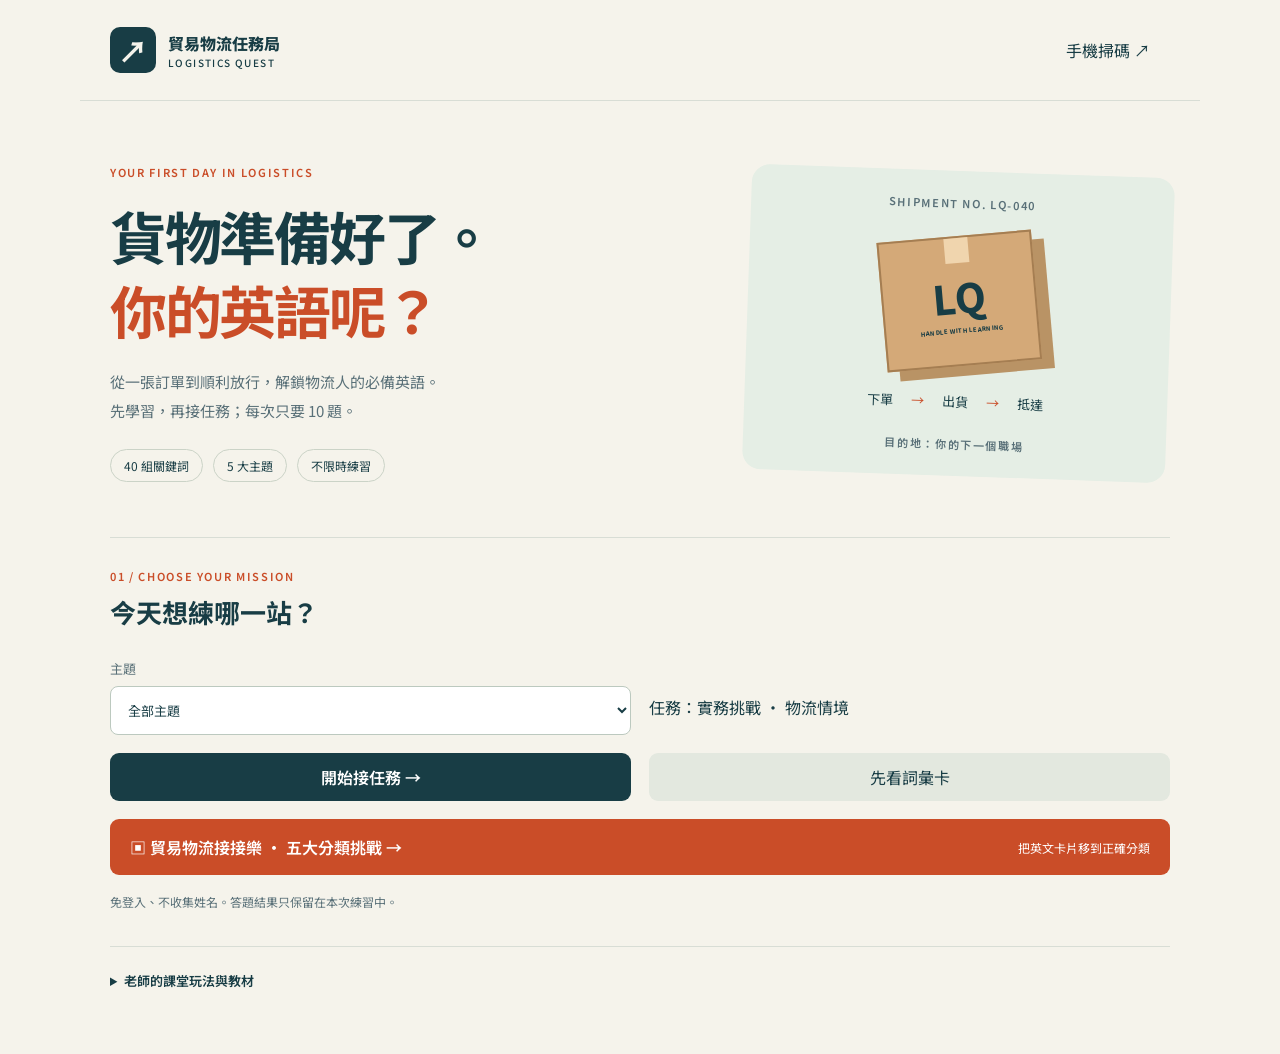
==== index.html @ e251b83c "Update homepage branding to 貿易物流任務局" ====
<!doctype html>
<html lang="zh-Hant"><head><meta charset="utf-8"><meta name="viewport" content="width=device-width,initial-scale=1"><meta name="theme-color" content="#133b45"><meta name="description" content="透過物流情境挑戰與錯題複習，學習物流英語。"><title>貿易物流任務局｜Logistics Quest</title><link rel="stylesheet" href="style.css"></head>
<body><header class="top"><a class="brand" href="./"><span class="brand-icon" aria-hidden="true">↗</span><span>貿易物流任務局<small>LOGISTICS QUEST</small></span></a><button id="qr-open" class="quiet">手機掃碼 ↗</button></header>
<main><section id="home"><div class="hero"><div><p class="eyebrow">YOUR FIRST DAY IN LOGISTICS</p><h1>貨物準備好了。<br><em>你的英語呢？</em></h1><p class="intro">從一張訂單到順利放行，解鎖物流人的必備英語。<br>先學習，再接任務；每次只要 10 題。</p><div class="tags"><span>40 組關鍵詞</span><span>5 大主題</span><span>不限時練習</span></div></div><div class="shipment" aria-label="物流學習路線"><span class="label">SHIPMENT NO. LQ-040</span><div class="parcel" aria-hidden="true">LQ<span>HANDLE WITH LEARNING</span></div><div class="route"><span>下單</span><b>→</b><span>出貨</span><b>→</b><span>抵達</span></div><span class="label">目的地：你的下一個職場</span></div></div>
<div class="setup"><div><p class="eyebrow">01 / CHOOSE YOUR MISSION</p><h2>今天想練哪一站？</h2></div><label>主題<select id="category"><option value="all">全部主題</option></select></label><p class="mission-label">任務：實務挑戰 · 物流情境</p><button id="start" class="primary">開始接任務 →</button><button id="learn" class="secondary">先看詞彙卡</button><a href="catch.html" class="catch-link"><span>▣ 貿易物流接接樂 · 五大分類挑戰 →</span><small>把英文卡片移到正確分類</small></a></div><p class="privacy">免登入、不收集姓名。答題結果只保留在本次練習中。</p>
<details class="teacher"><summary>老師的課堂玩法與教材</summary><p>個人練習或兩人一組，每回合 10 題（題目不足時使用該主題全部題目）。第一次答對得 10 分；先討論再作答，答錯後閱讀解說。結束後用「錯題再挑戰」鞏固學習。建議 10–15 分鐘。</p><a href="resources/vocabulary.csv" download>下載中英詞彙表 CSV</a> · <a href="resources/teacher-guide.md">教師說明</a> · <a href="resources/sources.md">用語註解與參考來源</a> · <a href="https://github.com/ij-teacher/logistics-vocabulary-game" target="_blank" rel="noopener">GitHub 教材與原始碼 ↗</a></details></section>
<section id="game" hidden><div class="section-head"><button class="quiet back">← 返回任務局</button><span id="score" class="score"></span></div><div class="progress-label"><span id="mission"></span><span id="count"></span></div><progress id="progress" max="10" value="0"></progress><article class="question-card"><p id="question-type" class="eyebrow"></p><h2 id="question"></h2><p id="hint" class="hint"></p><div id="answers" class="answers"></div><div id="feedback" class="feedback" aria-live="polite"></div><button id="next" class="primary" hidden>下一題 →</button></article></section>
<section id="study" hidden><div class="section-head"><button class="quiet back">← 返回任務局</button><span id="study-count"></span></div><article class="question-card study-card"><p id="study-category" class="eyebrow"></p><h2 id="study-en"></h2><p id="study-abbr" class="abbr"></p><button id="reveal" class="secondary">翻卡 · 看意思</button><div id="study-meaning" hidden><h3 id="study-zh"></h3><p id="study-def"></p></div></article><div class="study-nav"><button id="prev-card" class="secondary">← 上一張</button><button id="next-card" class="primary">下一張 →</button></div></section>
<section id="results" hidden class="result"><p class="eyebrow">MISSION COMPLETE</p><h1 id="result-title"></h1><p id="result-score" class="big-score"></p><p id="result-text"></p><div class="result-actions"><button id="retry" class="primary">錯題再挑戰</button><button id="again" class="secondary">再玩一回合</button><button class="quiet back">選其他任務</button></div><div id="review"></div></section>
<section id="qr-panel" hidden class="qr-panel" aria-labelledby="qr-title"><div class="section-head"><h2 id="qr-title">掃碼，開始物流任務</h2><button id="qr-close" class="quiet">關閉 ×</button></div><img src="assets/game-qr.svg" width="280" height="280" alt="貿易物流任務局遊戲網址 QR code"><p><a href="https://ij-teacher.github.io/logistics-vocabulary-game/">ij-teacher.github.io/logistics-vocabulary-game/</a></p><div class="result-actions"><button id="print-qr" class="primary">列印 QR code</button><a class="secondary" href="assets/game-qr.svg" download="logistics-game-qr.svg">下載 QR code</a></div></section>
</main><script src="resources/vocabulary.js"></script><script src="app.js?v=scenario-only"></script></body></html>
---- style.css ----
@import url('https://fonts.googleapis.com/css2?family=Noto+Sans+TC:wght@400;500;600;700;800&display=swap');
:root{--ink:#183d45;--muted:#597078;--paper:#f5f3eb;--orange:#ca4d28;--line:#d8ddd5;--mint:#e5eee5}*{box-sizing:border-box}body{margin:0;background:var(--paper);color:var(--ink);font-family:'Noto Sans TC',system-ui,sans-serif}button,select,a{ -webkit-tap-highlight-color:transparent}button,select{font:inherit}button,a{touch-action:manipulation}button{cursor:pointer}a{color:inherit;text-underline-offset:4px}button:focus-visible,a:focus-visible,select:focus-visible{outline:3px solid var(--orange);outline-offset:4px}button:disabled{cursor:default}button,.secondary{min-height:46px;border-radius:9px;padding:12px 20px;border:0}.primary{background:var(--ink);color:#fff;font-weight:600}.primary:hover{background:#245661}.secondary{background:#e3e8df;color:var(--ink);text-decoration:none;display:inline-flex;justify-content:center;align-items:center}.quiet{background:transparent;color:var(--ink)}.top,main,footer{max-width:1120px;margin:auto}.top{padding:26px 30px;display:flex;justify-content:space-between;align-items:center;border-bottom:1px solid var(--line)}.brand{text-decoration:none;display:flex;gap:12px;align-items:center;font-weight:800}.brand small{display:block;letter-spacing:.14em;font-size:10px;font-weight:500}.brand-icon{background:var(--ink);color:var(--paper);border-radius:10px;font-size:30px;width:46px;height:46px;display:grid;place-items:center}main{padding:38px 30px 60px}.hero{display:grid;grid-template-columns:1.4fr 1fr;gap:46px;align-items:center;padding:25px 0 55px}.eyebrow,.label{font-size:11px;font-weight:600;letter-spacing:.15em}.eyebrow{color:var(--orange);margin:0 0 18px}h1{font-size:clamp(34px,5vw,57px);line-height:1.3;letter-spacing:-.04em;margin:0 0 22px}h1 em{font-style:normal;color:var(--orange)}h2{font-size:26px;line-height:1.5;margin:0}h3{margin:10px 0}.intro{font-size:15px;line-height:1.9;color:var(--muted)}.tags{display:flex;flex-wrap:wrap;gap:10px;margin-top:24px}.tags span{border:1px solid #cbd3c7;border-radius:30px;padding:7px 13px;font-size:12px}.shipment{min-height:305px;background:var(--mint);border-radius:18px;padding:24px;display:flex;flex-direction:column;align-items:center;justify-content:space-between;gap:18px;transform:rotate(2deg)}.label{color:var(--muted)}.parcel{background:#d4a978;width:155px;height:130px;border:2px solid #a57e52;box-shadow:12px 10px 0 #b99365;display:flex;flex-direction:column;align-items:center;justify-content:center;font-size:40px;font-weight:800;position:relative;transform:rotate(-7deg)}.parcel:before{content:'';position:absolute;top:0;left:65px;width:24px;height:25px;background:#f0d5ae}.parcel span{font-size:6px;letter-spacing:.05em}.route{display:flex;gap:18px;font-size:13px}.route b{font-weight:400;color:var(--orange)}.setup{border-top:1px solid var(--line);padding-top:30px;display:grid;grid-template-columns:1fr 1fr;gap:18px;align-items:end}.setup>div{grid-column:1/-1}.setup .eyebrow{margin-bottom:8px}.setup h2{margin-bottom:10px}.setup label{display:flex;flex-direction:column;gap:8px;font-size:13px;color:var(--muted)}select{border:1px solid #bcc9bf;background:#fff;border-radius:8px;padding:13px;color:var(--ink);width:100%;min-height:48px}.privacy{font-size:12px;color:var(--muted);margin:18px 0 36px}.teacher{border-top:1px solid var(--line);padding-top:22px;line-height:1.9;font-size:13px}.teacher summary{cursor:pointer;font-weight:600}.teacher p{max-width:760px}.section-head{display:flex;align-items:center;justify-content:space-between;gap:12px;margin:0 0 30px}.score{font-weight:700}.progress-label{display:flex;justify-content:space-between;font-size:13px;gap:12px}progress{appearance:none;width:100%;height:7px;border:0;border-radius:5px;margin:12px 0 30px;background:#dce4d9}progress::-webkit-progress-bar{background:#dce4d9;border-radius:5px}progress::-webkit-progress-value{background:var(--orange);border-radius:5px}progress::-moz-progress-bar{background:var(--orange)}.question-card{background:#fff;border:1px solid var(--line);border-radius:18px;padding:36px;max-width:850px;margin:auto}.question-card h2{overflow-wrap:anywhere}.hint{color:var(--muted);font-size:13px;line-height:1.7;min-height:18px}.answers{display:grid;grid-template-columns:1fr 1fr;gap:14px;margin-top:28px}.answer{text-align:left;border:1px solid #cbd6cb;background:var(--paper);color:var(--ink);line-height:1.6;padding:18px;overflow-wrap:anywhere;display:flex;align-items:center;gap:12px}.answer:not(:disabled):hover{background:var(--mint)}.answer .letter{font-size:12px;color:var(--muted);flex-shrink:0}.answer.correct{border:2px solid #27734e;background:#e6f3e9}.answer.wrong{border:2px solid #b43e29;background:#fcece7}.feedback{margin:20px 0;line-height:1.8}.feedback:empty{display:none}.feedback strong{display:block}.study-card{text-align:center;min-height:330px;display:flex;align-items:center;justify-content:center;flex-direction:column;gap:18px}.study-card p{margin:0}.abbr{color:var(--orange);font-size:24px}.study-card #study-def{line-height:1.8;color:var(--muted)}.study-nav{display:flex;justify-content:space-between;margin:25px auto;max-width:850px}.result{max-width:850px;margin:25px auto}.result h1{font-size:38px}.big-score{font-size:64px;font-weight:800;margin:20px 0;color:var(--orange)}.result-actions{display:flex;flex-wrap:wrap;gap:12px;margin:24px 0}.review-item{padding:18px 0;border-top:1px solid var(--line);line-height:1.8}.review-item p{margin:8px 0;font-size:14px;color:var(--muted)}.qr-panel{text-align:center;background:#fff;border:1px solid var(--line);padding:30px;border-radius:18px;max-width:650px;margin:0 auto}.qr-panel .result-actions{justify-content:center}.qr-panel p{overflow-wrap:anywhere;line-height:1.8}.qr-panel img{max-width:100%;height:auto}.qr-panel h2{font-size:22px}footer{padding:24px 30px;border-top:1px solid var(--line);font-size:11px;display:flex;justify-content:space-between;gap:20px;color:var(--muted)}[hidden]{display:none!important}@media(max-width:650px){.top{padding:18px}.top .quiet{font-size:12px;padding:10px}.brand{font-size:14px}.brand-icon{width:36px;height:36px}main{padding:24px 18px 40px}.hero{grid-template-columns:1fr;gap:28px;padding:15px 0 35px}.shipment{min-height:220px;transform:none}.parcel{height:90px;width:120px;font-size:32px}.parcel:before{left:48px}.shipment .label{font-size:9px}.setup{grid-template-columns:1fr}.setup>div{grid-column:auto}.answers{grid-template-columns:1fr;gap:10px}.question-card{padding:23px 18px}.question-card h2{font-size:22px}.section-head{margin-bottom:20px}.qr-panel{padding:20px 14px}.qr-panel .section-head{flex-wrap:wrap}footer{padding:20px 18px;flex-wrap:wrap}.intro br{display:none}}@media print{body>*{display:none!important}main{display:block!important;padding:0}main>*{display:none!important}main>#qr-panel{display:block!important;border:0}.qr-panel .section-head{justify-content:center}.qr-panel button,.qr-panel .result-actions{display:none!important}}
.catch-link{grid-column:1/-1;background:#ca4d28;color:#fff;text-decoration:none;border-radius:9px;padding:16px 20px;display:flex;justify-content:space-between;align-items:center;font-weight:600;gap:12px}.catch-link small{font-size:12px;font-weight:400}@media(max-width:650px){.catch-link{flex-direction:column;align-items:flex-start}}
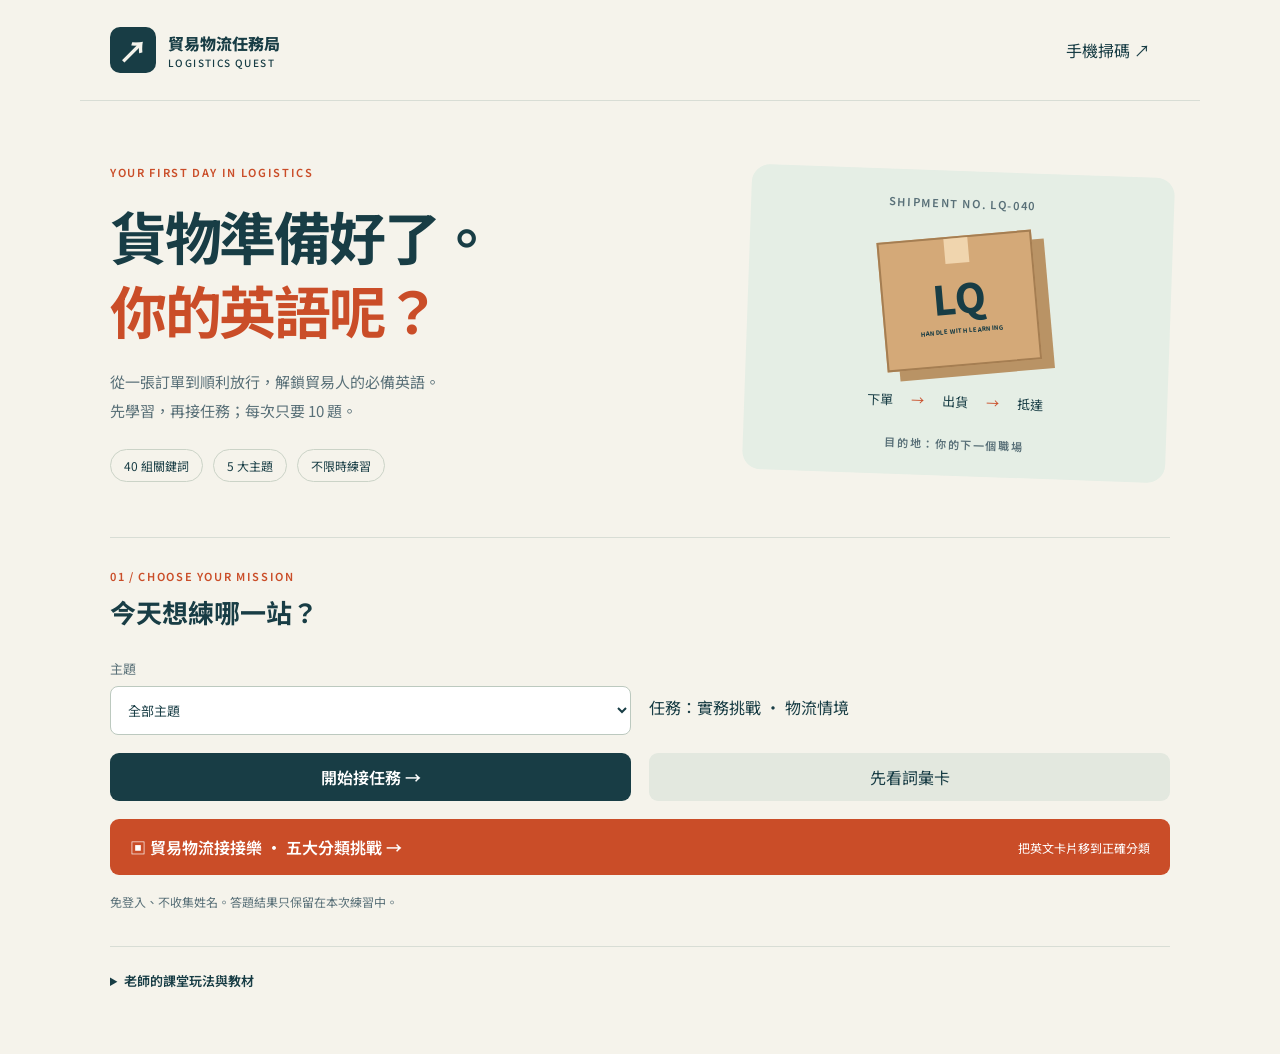
==== commit 69f11844: "Change homepage intro from 物流人 to 貿易人" ====
--- a/index.html
+++ b/index.html
@@ -1,11 +1,11 @@
 <!doctype html>
 <html lang="zh-Hant"><head><meta charset="utf-8"><meta name="viewport" content="width=device-width,initial-scale=1"><meta name="theme-color" content="#133b45"><meta name="description" content="透過物流情境挑戰與錯題複習，學習物流英語。"><title>貿易物流任務局｜Logistics Quest</title><link rel="stylesheet" href="style.css"></head>
 <body><header class="top"><a class="brand" href="./"><span class="brand-icon" aria-hidden="true">↗</span><span>貿易物流任務局<small>LOGISTICS QUEST</small></span></a><button id="qr-open" class="quiet">手機掃碼 ↗</button></header>
-<main><section id="home"><div class="hero"><div><p class="eyebrow">YOUR FIRST DAY IN LOGISTICS</p><h1>貨物準備好了。<br><em>你的英語呢？</em></h1><p class="intro">從一張訂單到順利放行，解鎖物流人的必備英語。<br>先學習，再接任務；每次只要 10 題。</p><div class="tags"><span>40 組關鍵詞</span><span>5 大主題</span><span>不限時練習</span></div></div><div class="shipment" aria-label="物流學習路線"><span class="label">SHIPMENT NO. LQ-040</span><div class="parcel" aria-hidden="true">LQ<span>HANDLE WITH LEARNING</span></div><div class="route"><span>下單</span><b>→</b><span>出貨</span><b>→</b><span>抵達</span></div><span class="label">目的地：你的下一個職場</span></div></div>
+<main><section id="home"><div class="hero"><div><p class="eyebrow">YOUR FIRST DAY IN LOGISTICS</p><h1>貨物準備好了。<br><em>你的英語呢？</em></h1><p class="intro">從一張訂單到順利放行，解鎖貿易人的必備英語。<br>先學習，再接任務；每次只要 10 題。</p><div class="tags"><span>40 組關鍵詞</span><span>5 大主題</span><span>不限時練習</span></div></div><div class="shipment" aria-label="物流學習路線"><span class="label">SHIPMENT NO. LQ-040</span><div class="parcel" aria-hidden="true">LQ<span>HANDLE WITH LEARNING</span></div><div class="route"><span>下單</span><b>→</b><span>出貨</span><b>→</b><span>抵達</span></div><span class="label">目的地：你的下一個職場</span></div></div>
 <div class="setup"><div><p class="eyebrow">01 / CHOOSE YOUR MISSION</p><h2>今天想練哪一站？</h2></div><label>主題<select id="category"><option value="all">全部主題</option></select></label><p class="mission-label">任務：實務挑戰 · 物流情境</p><button id="start" class="primary">開始接任務 →</button><button id="learn" class="secondary">先看詞彙卡</button><a href="catch.html" class="catch-link"><span>▣ 貿易物流接接樂 · 五大分類挑戰 →</span><small>把英文卡片移到正確分類</small></a></div><p class="privacy">免登入、不收集姓名。答題結果只保留在本次練習中。</p>
 <details class="teacher"><summary>老師的課堂玩法與教材</summary><p>個人練習或兩人一組，每回合 10 題（題目不足時使用該主題全部題目）。第一次答對得 10 分；先討論再作答，答錯後閱讀解說。結束後用「錯題再挑戰」鞏固學習。建議 10–15 分鐘。</p><a href="resources/vocabulary.csv" download>下載中英詞彙表 CSV</a> · <a href="resources/teacher-guide.md">教師說明</a> · <a href="resources/sources.md">用語註解與參考來源</a> · <a href="https://github.com/ij-teacher/logistics-vocabulary-game" target="_blank" rel="noopener">GitHub 教材與原始碼 ↗</a></details></section>
 <section id="game" hidden><div class="section-head"><button class="quiet back">← 返回任務局</button><span id="score" class="score"></span></div><div class="progress-label"><span id="mission"></span><span id="count"></span></div><progress id="progress" max="10" value="0"></progress><article class="question-card"><p id="question-type" class="eyebrow"></p><h2 id="question"></h2><p id="hint" class="hint"></p><div id="answers" class="answers"></div><div id="feedback" class="feedback" aria-live="polite"></div><button id="next" class="primary" hidden>下一題 →</button></article></section>
 <section id="study" hidden><div class="section-head"><button class="quiet back">← 返回任務局</button><span id="study-count"></span></div><article class="question-card study-card"><p id="study-category" class="eyebrow"></p><h2 id="study-en"></h2><p id="study-abbr" class="abbr"></p><button id="reveal" class="secondary">翻卡 · 看意思</button><div id="study-meaning" hidden><h3 id="study-zh"></h3><p id="study-def"></p></div></article><div class="study-nav"><button id="prev-card" class="secondary">← 上一張</button><button id="next-card" class="primary">下一張 →</button></div></section>
 <section id="results" hidden class="result"><p class="eyebrow">MISSION COMPLETE</p><h1 id="result-title"></h1><p id="result-score" class="big-score"></p><p id="result-text"></p><div class="result-actions"><button id="retry" class="primary">錯題再挑戰</button><button id="again" class="secondary">再玩一回合</button><button class="quiet back">選其他任務</button></div><div id="review"></div></section>
-<section id="qr-panel" hidden class="qr-panel" aria-labelledby="qr-title"><div class="section-head"><h2 id="qr-title">掃碼，開始物流任務</h2><button id="qr-close" class="quiet">關閉 ×</button></div><img src="assets/game-qr.svg" width="280" height="280" alt="貿易物流任務局遊戲網址 QR code"><p><a href="https://ij-teacher.github.io/logistics-vocabulary-game/">ij-teacher.github.io/logistics-vocabulary-game/</a></p><div class="result-actions"><button id="print-qr" class="primary">列印 QR code</button><a class="secondary" href="assets/game-qr.svg" download="logistics-game-qr.svg">下載 QR code</a></div></section>
+<section id="qr-panel" hidden class="qr-panel" aria-labelledby="qr-title"><div class="section-head"><h2 id="qr-title">掃碼，開始貿易任務</h2><button id="qr-close" class="quiet">關閉 ×</button></div><img src="assets/game-qr.svg" width="280" height="280" alt="貿易物流任務局遊戲網址 QR code"><p><a href="https://ij-teacher.github.io/logistics-vocabulary-game/">ij-teacher.github.io/logistics-vocabulary-game/</a></p><div class="result-actions"><button id="print-qr" class="primary">列印 QR code</button><a class="secondary" href="assets/game-qr.svg" download="logistics-game-qr.svg">下載 QR code</a></div></section>
 </main><script src="resources/vocabulary.js"></script><script src="app.js?v=scenario-only"></script></body></html>
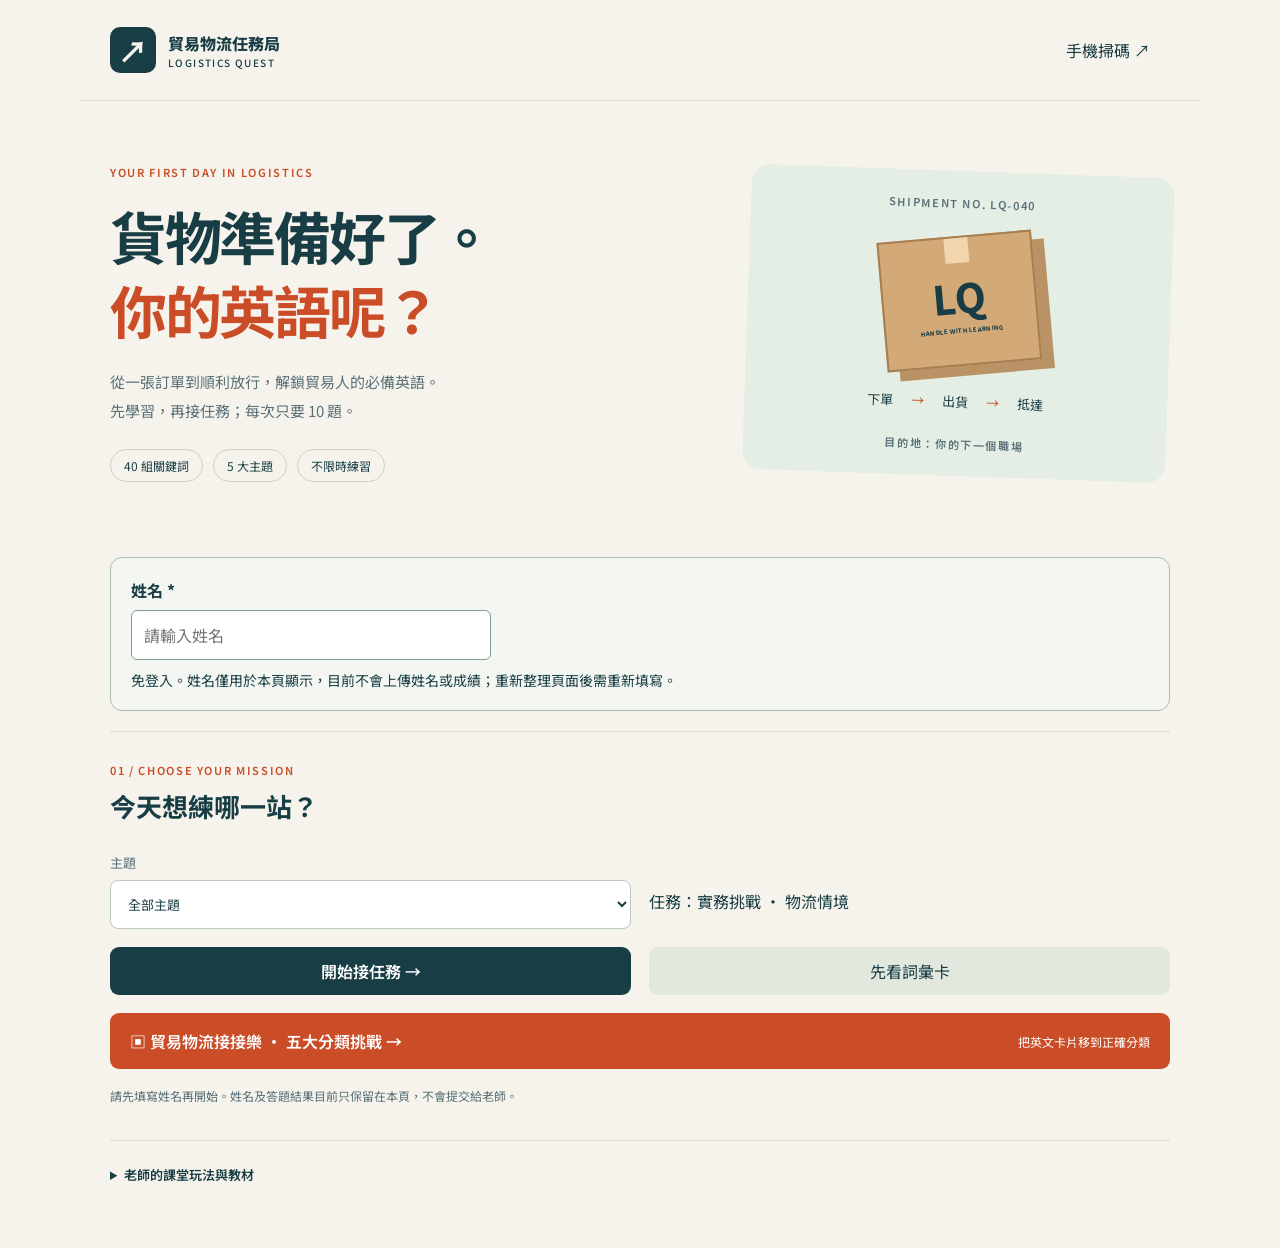
==== commit 97a7a339: "Add required student name entry and named results without uploading student data" ====
--- a/index.html
+++ b/index.html
@@ -2,10 +2,10 @@
 <html lang="zh-Hant"><head><meta charset="utf-8"><meta name="viewport" content="width=device-width,initial-scale=1"><meta name="theme-color" content="#133b45"><meta name="description" content="透過物流情境挑戰與錯題複習，學習物流英語。"><title>貿易物流任務局｜Logistics Quest</title><link rel="stylesheet" href="style.css"></head>
 <body><header class="top"><a class="brand" href="./"><span class="brand-icon" aria-hidden="true">↗</span><span>貿易物流任務局<small>LOGISTICS QUEST</small></span></a><button id="qr-open" class="quiet">手機掃碼 ↗</button></header>
 <main><section id="home"><div class="hero"><div><p class="eyebrow">YOUR FIRST DAY IN LOGISTICS</p><h1>貨物準備好了。<br><em>你的英語呢？</em></h1><p class="intro">從一張訂單到順利放行，解鎖貿易人的必備英語。<br>先學習，再接任務；每次只要 10 題。</p><div class="tags"><span>40 組關鍵詞</span><span>5 大主題</span><span>不限時練習</span></div></div><div class="shipment" aria-label="物流學習路線"><span class="label">SHIPMENT NO. LQ-040</span><div class="parcel" aria-hidden="true">LQ<span>HANDLE WITH LEARNING</span></div><div class="route"><span>下單</span><b>→</b><span>出貨</span><b>→</b><span>抵達</span></div><span class="label">目的地：你的下一個職場</span></div></div>
-<div class="setup"><div><p class="eyebrow">01 / CHOOSE YOUR MISSION</p><h2>今天想練哪一站？</h2></div><label>主題<select id="category"><option value="all">全部主題</option></select></label><p class="mission-label">任務：實務挑戰 · 物流情境</p><button id="start" class="primary">開始接任務 →</button><button id="learn" class="secondary">先看詞彙卡</button><a href="catch.html" class="catch-link"><span>▣ 貿易物流接接樂 · 五大分類挑戰 →</span><small>把英文卡片移到正確分類</small></a></div><p class="privacy">免登入、不收集姓名。答題結果只保留在本次練習中。</p>
+<div class="student-entry" style="margin:20px 0;padding:20px;border:1px solid #aabbb4;border-radius:12px;background:#f4f7f1"><label for="player-name" style="display:block;font-weight:700;margin-bottom:8px">姓名 <span aria-hidden="true">*</span></label><input id="player-name" name="student-name" type="text" required maxlength="60" autocomplete="name" placeholder="請輸入姓名" style="width:100%;max-width:360px;padding:12px;font:inherit;border:1px solid #839b92;border-radius:6px" aria-describedby="player-name-notice"><p id="player-name-notice" style="font-size:14px;margin:10px 0 0">免登入。姓名僅用於本頁顯示，目前不會上傳姓名或成績；重新整理頁面後需重新填寫。</p></div><div class="setup"><div><p class="eyebrow">01 / CHOOSE YOUR MISSION</p><h2>今天想練哪一站？</h2></div><label>主題<select id="category"><option value="all">全部主題</option></select></label><p class="mission-label">任務：實務挑戰 · 物流情境</p><button id="start" class="primary">開始接任務 →</button><button id="learn" class="secondary">先看詞彙卡</button><a href="catch.html" class="catch-link"><span>▣ 貿易物流接接樂 · 五大分類挑戰 →</span><small>把英文卡片移到正確分類</small></a></div><p class="privacy">請先填寫姓名再開始。姓名及答題結果目前只保留在本頁，不會提交給老師。</p>
 <details class="teacher"><summary>老師的課堂玩法與教材</summary><p>個人練習或兩人一組，每回合 10 題（題目不足時使用該主題全部題目）。第一次答對得 10 分；先討論再作答，答錯後閱讀解說。結束後用「錯題再挑戰」鞏固學習。建議 10–15 分鐘。</p><a href="resources/vocabulary.csv" download>下載中英詞彙表 CSV</a> · <a href="resources/teacher-guide.md">教師說明</a> · <a href="resources/sources.md">用語註解與參考來源</a> · <a href="https://github.com/ij-teacher/logistics-vocabulary-game" target="_blank" rel="noopener">GitHub 教材與原始碼 ↗</a></details></section>
 <section id="game" hidden><div class="section-head"><button class="quiet back">← 返回任務局</button><span id="score" class="score"></span></div><div class="progress-label"><span id="mission"></span><span id="count"></span></div><progress id="progress" max="10" value="0"></progress><article class="question-card"><p id="question-type" class="eyebrow"></p><h2 id="question"></h2><p id="hint" class="hint"></p><div id="answers" class="answers"></div><div id="feedback" class="feedback" aria-live="polite"></div><button id="next" class="primary" hidden>下一題 →</button></article></section>
 <section id="study" hidden><div class="section-head"><button class="quiet back">← 返回任務局</button><span id="study-count"></span></div><article class="question-card study-card"><p id="study-category" class="eyebrow"></p><h2 id="study-en"></h2><p id="study-abbr" class="abbr"></p><button id="reveal" class="secondary">翻卡 · 看意思</button><div id="study-meaning" hidden><h3 id="study-zh"></h3><p id="study-def"></p></div></article><div class="study-nav"><button id="prev-card" class="secondary">← 上一張</button><button id="next-card" class="primary">下一張 →</button></div></section>
 <section id="results" hidden class="result"><p class="eyebrow">MISSION COMPLETE</p><h1 id="result-title"></h1><p id="result-score" class="big-score"></p><p id="result-text"></p><div class="result-actions"><button id="retry" class="primary">錯題再挑戰</button><button id="again" class="secondary">再玩一回合</button><button class="quiet back">選其他任務</button></div><div id="review"></div></section>
 <section id="qr-panel" hidden class="qr-panel" aria-labelledby="qr-title"><div class="section-head"><h2 id="qr-title">掃碼，開始貿易任務</h2><button id="qr-close" class="quiet">關閉 ×</button></div><img src="assets/game-qr.svg" width="280" height="280" alt="貿易物流任務局遊戲網址 QR code"><p><a href="https://ij-teacher.github.io/logistics-vocabulary-game/">ij-teacher.github.io/logistics-vocabulary-game/</a></p><div class="result-actions"><button id="print-qr" class="primary">列印 QR code</button><a class="secondary" href="assets/game-qr.svg" download="logistics-game-qr.svg">下載 QR code</a></div></section>
-</main><script src="resources/vocabulary.js"></script><script src="app.js?v=scenario-only"></script></body></html>
+</main><script src="resources/vocabulary.js"></script><script src="app.js?v=student-name"></script></body></html>
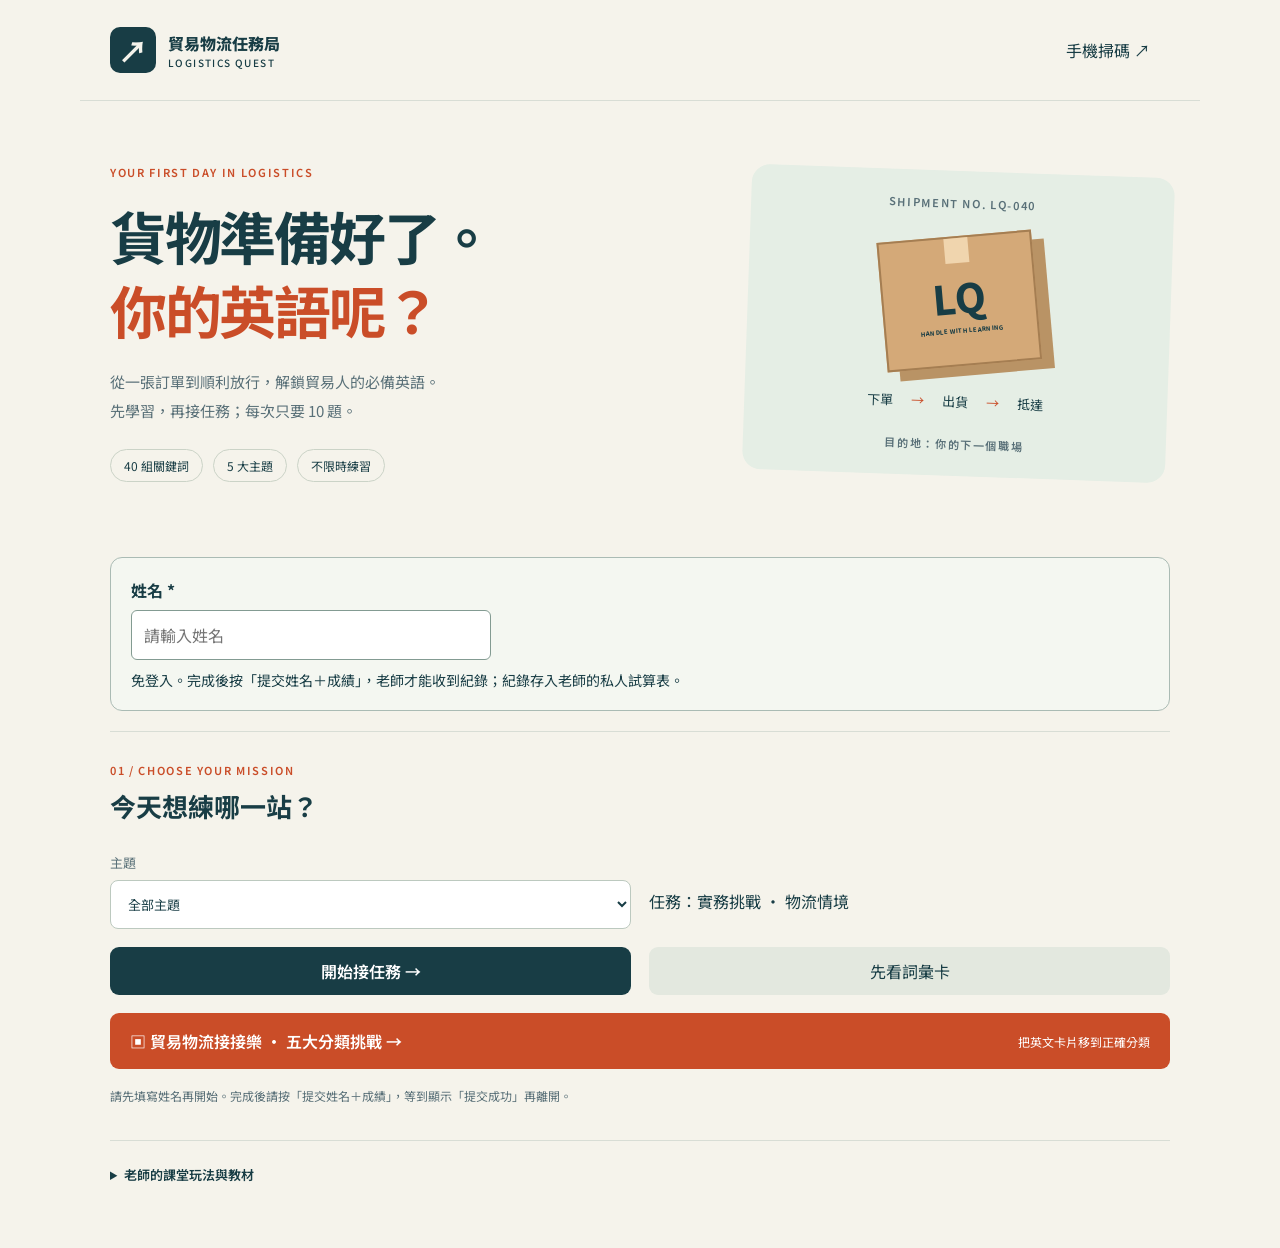
==== commit 5d1ddb35: "Connect completed game rounds to private teacher score sheet" ====
--- a/index.html
+++ b/index.html
@@ -2,10 +2,10 @@
 <html lang="zh-Hant"><head><meta charset="utf-8"><meta name="viewport" content="width=device-width,initial-scale=1"><meta name="theme-color" content="#133b45"><meta name="description" content="透過物流情境挑戰與錯題複習，學習物流英語。"><title>貿易物流任務局｜Logistics Quest</title><link rel="stylesheet" href="style.css"></head>
 <body><header class="top"><a class="brand" href="./"><span class="brand-icon" aria-hidden="true">↗</span><span>貿易物流任務局<small>LOGISTICS QUEST</small></span></a><button id="qr-open" class="quiet">手機掃碼 ↗</button></header>
 <main><section id="home"><div class="hero"><div><p class="eyebrow">YOUR FIRST DAY IN LOGISTICS</p><h1>貨物準備好了。<br><em>你的英語呢？</em></h1><p class="intro">從一張訂單到順利放行，解鎖貿易人的必備英語。<br>先學習，再接任務；每次只要 10 題。</p><div class="tags"><span>40 組關鍵詞</span><span>5 大主題</span><span>不限時練習</span></div></div><div class="shipment" aria-label="物流學習路線"><span class="label">SHIPMENT NO. LQ-040</span><div class="parcel" aria-hidden="true">LQ<span>HANDLE WITH LEARNING</span></div><div class="route"><span>下單</span><b>→</b><span>出貨</span><b>→</b><span>抵達</span></div><span class="label">目的地：你的下一個職場</span></div></div>
-<div class="student-entry" style="margin:20px 0;padding:20px;border:1px solid #aabbb4;border-radius:12px;background:#f4f7f1"><label for="player-name" style="display:block;font-weight:700;margin-bottom:8px">姓名 <span aria-hidden="true">*</span></label><input id="player-name" name="student-name" type="text" required maxlength="60" autocomplete="name" placeholder="請輸入姓名" style="width:100%;max-width:360px;padding:12px;font:inherit;border:1px solid #839b92;border-radius:6px" aria-describedby="player-name-notice"><p id="player-name-notice" style="font-size:14px;margin:10px 0 0">免登入。姓名僅用於本頁顯示，目前不會上傳姓名或成績；重新整理頁面後需重新填寫。</p></div><div class="setup"><div><p class="eyebrow">01 / CHOOSE YOUR MISSION</p><h2>今天想練哪一站？</h2></div><label>主題<select id="category"><option value="all">全部主題</option></select></label><p class="mission-label">任務：實務挑戰 · 物流情境</p><button id="start" class="primary">開始接任務 →</button><button id="learn" class="secondary">先看詞彙卡</button><a href="catch.html" class="catch-link"><span>▣ 貿易物流接接樂 · 五大分類挑戰 →</span><small>把英文卡片移到正確分類</small></a></div><p class="privacy">請先填寫姓名再開始。姓名及答題結果目前只保留在本頁，不會提交給老師。</p>
+<div class="student-entry" style="margin:20px 0;padding:20px;border:1px solid #aabbb4;border-radius:12px;background:#f4f7f1"><label for="player-name" style="display:block;font-weight:700;margin-bottom:8px">姓名 <span aria-hidden="true">*</span></label><input id="player-name" name="student-name" type="text" required maxlength="60" autocomplete="name" placeholder="請輸入姓名" style="width:100%;max-width:360px;padding:12px;font:inherit;border:1px solid #839b92;border-radius:6px" aria-describedby="player-name-notice"><p id="player-name-notice" style="font-size:14px;margin:10px 0 0">免登入。完成後按「提交姓名＋成績」，老師才能收到紀錄；紀錄存入老師的私人試算表。</p></div><div class="setup"><div><p class="eyebrow">01 / CHOOSE YOUR MISSION</p><h2>今天想練哪一站？</h2></div><label>主題<select id="category"><option value="all">全部主題</option></select></label><p class="mission-label">任務：實務挑戰 · 物流情境</p><button id="start" class="primary">開始接任務 →</button><button id="learn" class="secondary">先看詞彙卡</button><a href="catch.html" class="catch-link"><span>▣ 貿易物流接接樂 · 五大分類挑戰 →</span><small>把英文卡片移到正確分類</small></a></div><p class="privacy">請先填寫姓名再開始。完成後請按「提交姓名＋成績」，等到顯示「提交成功」再離開。</p>
 <details class="teacher"><summary>老師的課堂玩法與教材</summary><p>個人練習或兩人一組，每回合 10 題（題目不足時使用該主題全部題目）。第一次答對得 10 分；先討論再作答，答錯後閱讀解說。結束後用「錯題再挑戰」鞏固學習。建議 10–15 分鐘。</p><a href="resources/vocabulary.csv" download>下載中英詞彙表 CSV</a> · <a href="resources/teacher-guide.md">教師說明</a> · <a href="resources/sources.md">用語註解與參考來源</a> · <a href="https://github.com/ij-teacher/logistics-vocabulary-game" target="_blank" rel="noopener">GitHub 教材與原始碼 ↗</a></details></section>
 <section id="game" hidden><div class="section-head"><button class="quiet back">← 返回任務局</button><span id="score" class="score"></span></div><div class="progress-label"><span id="mission"></span><span id="count"></span></div><progress id="progress" max="10" value="0"></progress><article class="question-card"><p id="question-type" class="eyebrow"></p><h2 id="question"></h2><p id="hint" class="hint"></p><div id="answers" class="answers"></div><div id="feedback" class="feedback" aria-live="polite"></div><button id="next" class="primary" hidden>下一題 →</button></article></section>
 <section id="study" hidden><div class="section-head"><button class="quiet back">← 返回任務局</button><span id="study-count"></span></div><article class="question-card study-card"><p id="study-category" class="eyebrow"></p><h2 id="study-en"></h2><p id="study-abbr" class="abbr"></p><button id="reveal" class="secondary">翻卡 · 看意思</button><div id="study-meaning" hidden><h3 id="study-zh"></h3><p id="study-def"></p></div></article><div class="study-nav"><button id="prev-card" class="secondary">← 上一張</button><button id="next-card" class="primary">下一張 →</button></div></section>
 <section id="results" hidden class="result"><p class="eyebrow">MISSION COMPLETE</p><h1 id="result-title"></h1><p id="result-score" class="big-score"></p><p id="result-text"></p><div class="result-actions"><button id="retry" class="primary">錯題再挑戰</button><button id="again" class="secondary">再玩一回合</button><button class="quiet back">選其他任務</button></div><div id="review"></div></section>
 <section id="qr-panel" hidden class="qr-panel" aria-labelledby="qr-title"><div class="section-head"><h2 id="qr-title">掃碼，開始貿易任務</h2><button id="qr-close" class="quiet">關閉 ×</button></div><img src="assets/game-qr.svg" width="280" height="280" alt="貿易物流任務局遊戲網址 QR code"><p><a href="https://ij-teacher.github.io/logistics-vocabulary-game/">ij-teacher.github.io/logistics-vocabulary-game/</a></p><div class="result-actions"><button id="print-qr" class="primary">列印 QR code</button><a class="secondary" href="assets/game-qr.svg" download="logistics-game-qr.svg">下載 QR code</a></div></section>
-</main><script src="resources/vocabulary.js"></script><script src="app.js?v=student-name"></script></body></html>
+</main><script src="resources/vocabulary.js"></script><script src="score-submit.js?v=1"></script><script src="app.js?v=score-submit"></script></body></html>
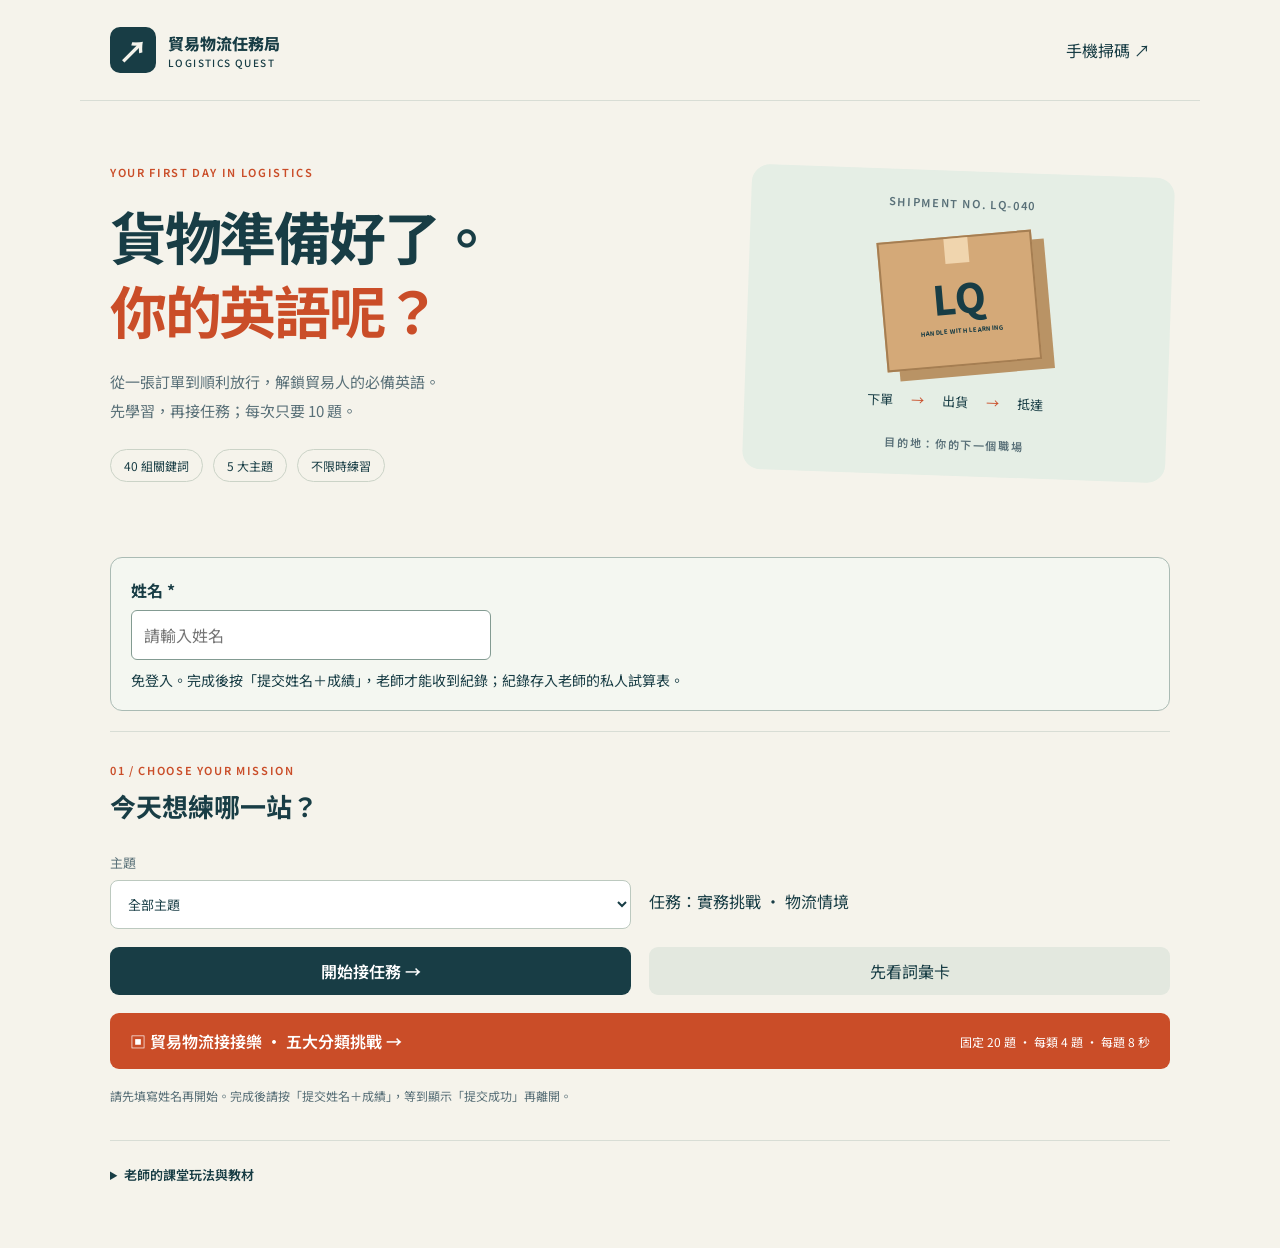
==== commit 32f991bc: "Use one fixed 20-question catch round with four terms per category and eight-second timing" ====
--- a/index.html
+++ b/index.html
@@ -2,7 +2,7 @@
 <html lang="zh-Hant"><head><meta charset="utf-8"><meta name="viewport" content="width=device-width,initial-scale=1"><meta name="theme-color" content="#133b45"><meta name="description" content="透過物流情境挑戰與錯題複習，學習物流英語。"><title>貿易物流任務局｜Logistics Quest</title><link rel="stylesheet" href="style.css"></head>
 <body><header class="top"><a class="brand" href="./"><span class="brand-icon" aria-hidden="true">↗</span><span>貿易物流任務局<small>LOGISTICS QUEST</small></span></a><button id="qr-open" class="quiet">手機掃碼 ↗</button></header>
 <main><section id="home"><div class="hero"><div><p class="eyebrow">YOUR FIRST DAY IN LOGISTICS</p><h1>貨物準備好了。<br><em>你的英語呢？</em></h1><p class="intro">從一張訂單到順利放行，解鎖貿易人的必備英語。<br>先學習，再接任務；每次只要 10 題。</p><div class="tags"><span>40 組關鍵詞</span><span>5 大主題</span><span>不限時練習</span></div></div><div class="shipment" aria-label="物流學習路線"><span class="label">SHIPMENT NO. LQ-040</span><div class="parcel" aria-hidden="true">LQ<span>HANDLE WITH LEARNING</span></div><div class="route"><span>下單</span><b>→</b><span>出貨</span><b>→</b><span>抵達</span></div><span class="label">目的地：你的下一個職場</span></div></div>
-<div class="student-entry" style="margin:20px 0;padding:20px;border:1px solid #aabbb4;border-radius:12px;background:#f4f7f1"><label for="player-name" style="display:block;font-weight:700;margin-bottom:8px">姓名 <span aria-hidden="true">*</span></label><input id="player-name" name="student-name" type="text" required maxlength="60" autocomplete="name" placeholder="請輸入姓名" style="width:100%;max-width:360px;padding:12px;font:inherit;border:1px solid #839b92;border-radius:6px" aria-describedby="player-name-notice"><p id="player-name-notice" style="font-size:14px;margin:10px 0 0">免登入。完成後按「提交姓名＋成績」，老師才能收到紀錄；紀錄存入老師的私人試算表。</p></div><div class="setup"><div><p class="eyebrow">01 / CHOOSE YOUR MISSION</p><h2>今天想練哪一站？</h2></div><label>主題<select id="category"><option value="all">全部主題</option></select></label><p class="mission-label">任務：實務挑戰 · 物流情境</p><button id="start" class="primary">開始接任務 →</button><button id="learn" class="secondary">先看詞彙卡</button><a href="catch.html" class="catch-link"><span>▣ 貿易物流接接樂 · 五大分類挑戰 →</span><small>把英文卡片移到正確分類</small></a></div><p class="privacy">請先填寫姓名再開始。完成後請按「提交姓名＋成績」，等到顯示「提交成功」再離開。</p>
+<div class="student-entry" style="margin:20px 0;padding:20px;border:1px solid #aabbb4;border-radius:12px;background:#f4f7f1"><label for="player-name" style="display:block;font-weight:700;margin-bottom:8px">姓名 <span aria-hidden="true">*</span></label><input id="player-name" name="student-name" type="text" required maxlength="60" autocomplete="name" placeholder="請輸入姓名" style="width:100%;max-width:360px;padding:12px;font:inherit;border:1px solid #839b92;border-radius:6px" aria-describedby="player-name-notice"><p id="player-name-notice" style="font-size:14px;margin:10px 0 0">免登入。完成後按「提交姓名＋成績」，老師才能收到紀錄；紀錄存入老師的私人試算表。</p></div><div class="setup"><div><p class="eyebrow">01 / CHOOSE YOUR MISSION</p><h2>今天想練哪一站？</h2></div><label>主題<select id="category"><option value="all">全部主題</option></select></label><p class="mission-label">任務：實務挑戰 · 物流情境</p><button id="start" class="primary">開始接任務 →</button><button id="learn" class="secondary">先看詞彙卡</button><a href="catch.html" class="catch-link"><span>▣ 貿易物流接接樂 · 五大分類挑戰 →</span><small>固定 20 題 · 每類 4 題 · 每題 8 秒</small></a></div><p class="privacy">請先填寫姓名再開始。完成後請按「提交姓名＋成績」，等到顯示「提交成功」再離開。</p>
 <details class="teacher"><summary>老師的課堂玩法與教材</summary><p>個人練習或兩人一組，每回合 10 題（題目不足時使用該主題全部題目）。第一次答對得 10 分；先討論再作答，答錯後閱讀解說。結束後用「錯題再挑戰」鞏固學習。建議 10–15 分鐘。</p><a href="resources/vocabulary.csv" download>下載中英詞彙表 CSV</a> · <a href="resources/teacher-guide.md">教師說明</a> · <a href="resources/sources.md">用語註解與參考來源</a> · <a href="https://github.com/ij-teacher/logistics-vocabulary-game" target="_blank" rel="noopener">GitHub 教材與原始碼 ↗</a></details></section>
 <section id="game" hidden><div class="section-head"><button class="quiet back">← 返回任務局</button><span id="score" class="score"></span></div><div class="progress-label"><span id="mission"></span><span id="count"></span></div><progress id="progress" max="10" value="0"></progress><article class="question-card"><p id="question-type" class="eyebrow"></p><h2 id="question"></h2><p id="hint" class="hint"></p><div id="answers" class="answers"></div><div id="feedback" class="feedback" aria-live="polite"></div><button id="next" class="primary" hidden>下一題 →</button></article></section>
 <section id="study" hidden><div class="section-head"><button class="quiet back">← 返回任務局</button><span id="study-count"></span></div><article class="question-card study-card"><p id="study-category" class="eyebrow"></p><h2 id="study-en"></h2><p id="study-abbr" class="abbr"></p><button id="reveal" class="secondary">翻卡 · 看意思</button><div id="study-meaning" hidden><h3 id="study-zh"></h3><p id="study-def"></p></div></article><div class="study-nav"><button id="prev-card" class="secondary">← 上一張</button><button id="next-card" class="primary">下一張 →</button></div></section>
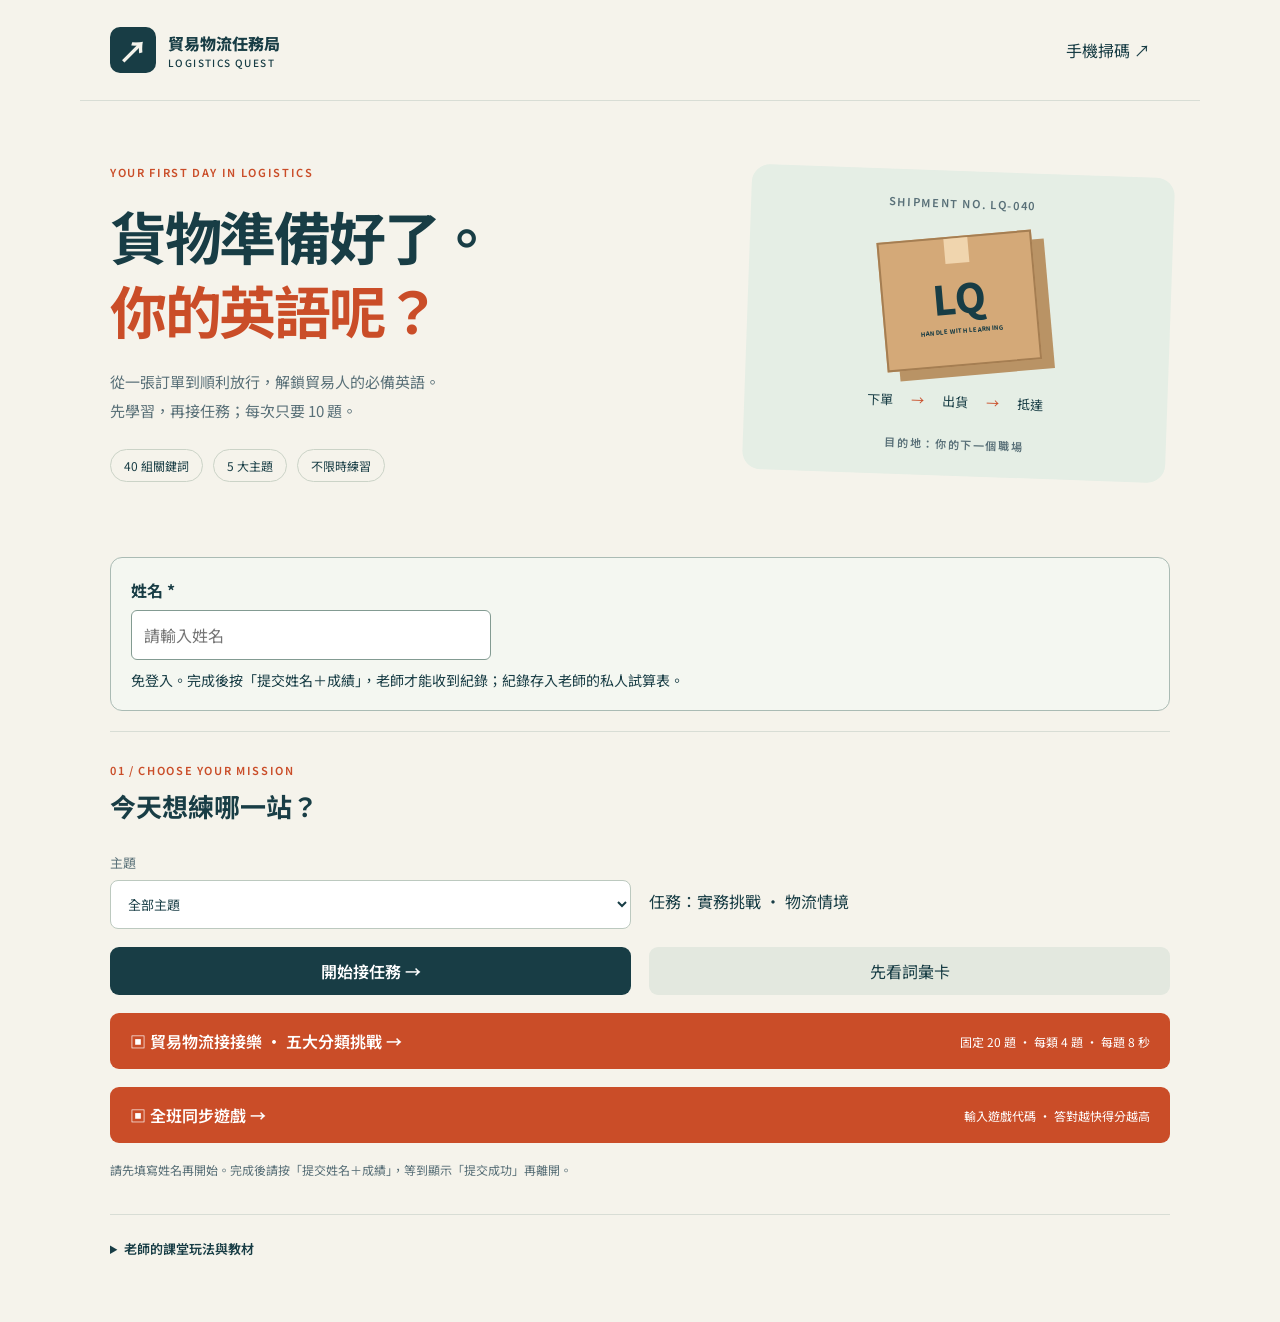
==== commit 5fd024f5: "Link the live classroom game from the homepage" ====
--- a/index.html
+++ b/index.html
@@ -2,7 +2,7 @@
 <html lang="zh-Hant"><head><meta charset="utf-8"><meta name="viewport" content="width=device-width,initial-scale=1"><meta name="theme-color" content="#133b45"><meta name="description" content="透過物流情境挑戰與錯題複習，學習物流英語。"><title>貿易物流任務局｜Logistics Quest</title><link rel="stylesheet" href="style.css"></head>
 <body><header class="top"><a class="brand" href="./"><span class="brand-icon" aria-hidden="true">↗</span><span>貿易物流任務局<small>LOGISTICS QUEST</small></span></a><button id="qr-open" class="quiet">手機掃碼 ↗</button></header>
 <main><section id="home"><div class="hero"><div><p class="eyebrow">YOUR FIRST DAY IN LOGISTICS</p><h1>貨物準備好了。<br><em>你的英語呢？</em></h1><p class="intro">從一張訂單到順利放行，解鎖貿易人的必備英語。<br>先學習，再接任務；每次只要 10 題。</p><div class="tags"><span>40 組關鍵詞</span><span>5 大主題</span><span>不限時練習</span></div></div><div class="shipment" aria-label="物流學習路線"><span class="label">SHIPMENT NO. LQ-040</span><div class="parcel" aria-hidden="true">LQ<span>HANDLE WITH LEARNING</span></div><div class="route"><span>下單</span><b>→</b><span>出貨</span><b>→</b><span>抵達</span></div><span class="label">目的地：你的下一個職場</span></div></div>
-<div class="student-entry" style="margin:20px 0;padding:20px;border:1px solid #aabbb4;border-radius:12px;background:#f4f7f1"><label for="player-name" style="display:block;font-weight:700;margin-bottom:8px">姓名 <span aria-hidden="true">*</span></label><input id="player-name" name="student-name" type="text" required maxlength="60" autocomplete="name" placeholder="請輸入姓名" style="width:100%;max-width:360px;padding:12px;font:inherit;border:1px solid #839b92;border-radius:6px" aria-describedby="player-name-notice"><p id="player-name-notice" style="font-size:14px;margin:10px 0 0">免登入。完成後按「提交姓名＋成績」，老師才能收到紀錄；紀錄存入老師的私人試算表。</p></div><div class="setup"><div><p class="eyebrow">01 / CHOOSE YOUR MISSION</p><h2>今天想練哪一站？</h2></div><label>主題<select id="category"><option value="all">全部主題</option></select></label><p class="mission-label">任務：實務挑戰 · 物流情境</p><button id="start" class="primary">開始接任務 →</button><button id="learn" class="secondary">先看詞彙卡</button><a href="catch.html" class="catch-link"><span>▣ 貿易物流接接樂 · 五大分類挑戰 →</span><small>固定 20 題 · 每類 4 題 · 每題 8 秒</small></a></div><p class="privacy">請先填寫姓名再開始。完成後請按「提交姓名＋成績」，等到顯示「提交成功」再離開。</p>
+<div class="student-entry" style="margin:20px 0;padding:20px;border:1px solid #aabbb4;border-radius:12px;background:#f4f7f1"><label for="player-name" style="display:block;font-weight:700;margin-bottom:8px">姓名 <span aria-hidden="true">*</span></label><input id="player-name" name="student-name" type="text" required maxlength="60" autocomplete="name" placeholder="請輸入姓名" style="width:100%;max-width:360px;padding:12px;font:inherit;border:1px solid #839b92;border-radius:6px" aria-describedby="player-name-notice"><p id="player-name-notice" style="font-size:14px;margin:10px 0 0">免登入。完成後按「提交姓名＋成績」，老師才能收到紀錄；紀錄存入老師的私人試算表。</p></div><div class="setup"><div><p class="eyebrow">01 / CHOOSE YOUR MISSION</p><h2>今天想練哪一站？</h2></div><label>主題<select id="category"><option value="all">全部主題</option></select></label><p class="mission-label">任務：實務挑戰 · 物流情境</p><button id="start" class="primary">開始接任務 →</button><button id="learn" class="secondary">先看詞彙卡</button><a href="catch.html" class="catch-link"><span>▣ 貿易物流接接樂 · 五大分類挑戰 →</span><small>固定 20 題 · 每類 4 題 · 每題 8 秒</small></a><a href="live-game.html" class="catch-link"><span>▣ 全班同步遊戲 →</span><small>輸入遊戲代碼 · 答對越快得分越高</small></a></div><p class="privacy">請先填寫姓名再開始。完成後請按「提交姓名＋成績」，等到顯示「提交成功」再離開。</p>
 <details class="teacher"><summary>老師的課堂玩法與教材</summary><p>個人練習或兩人一組，每回合 10 題（題目不足時使用該主題全部題目）。第一次答對得 10 分；先討論再作答，答錯後閱讀解說。結束後用「錯題再挑戰」鞏固學習。建議 10–15 分鐘。</p><a href="resources/vocabulary.csv" download>下載中英詞彙表 CSV</a> · <a href="resources/teacher-guide.md">教師說明</a> · <a href="resources/sources.md">用語註解與參考來源</a> · <a href="https://github.com/ij-teacher/logistics-vocabulary-game" target="_blank" rel="noopener">GitHub 教材與原始碼 ↗</a></details></section>
 <section id="game" hidden><div class="section-head"><button class="quiet back">← 返回任務局</button><span id="score" class="score"></span></div><div class="progress-label"><span id="mission"></span><span id="count"></span></div><progress id="progress" max="10" value="0"></progress><article class="question-card"><p id="question-type" class="eyebrow"></p><h2 id="question"></h2><p id="hint" class="hint"></p><div id="answers" class="answers"></div><div id="feedback" class="feedback" aria-live="polite"></div><button id="next" class="primary" hidden>下一題 →</button></article></section>
 <section id="study" hidden><div class="section-head"><button class="quiet back">← 返回任務局</button><span id="study-count"></span></div><article class="question-card study-card"><p id="study-category" class="eyebrow"></p><h2 id="study-en"></h2><p id="study-abbr" class="abbr"></p><button id="reveal" class="secondary">翻卡 · 看意思</button><div id="study-meaning" hidden><h3 id="study-zh"></h3><p id="study-def"></p></div></article><div class="study-nav"><button id="prev-card" class="secondary">← 上一張</button><button id="next-card" class="primary">下一張 →</button></div></section>
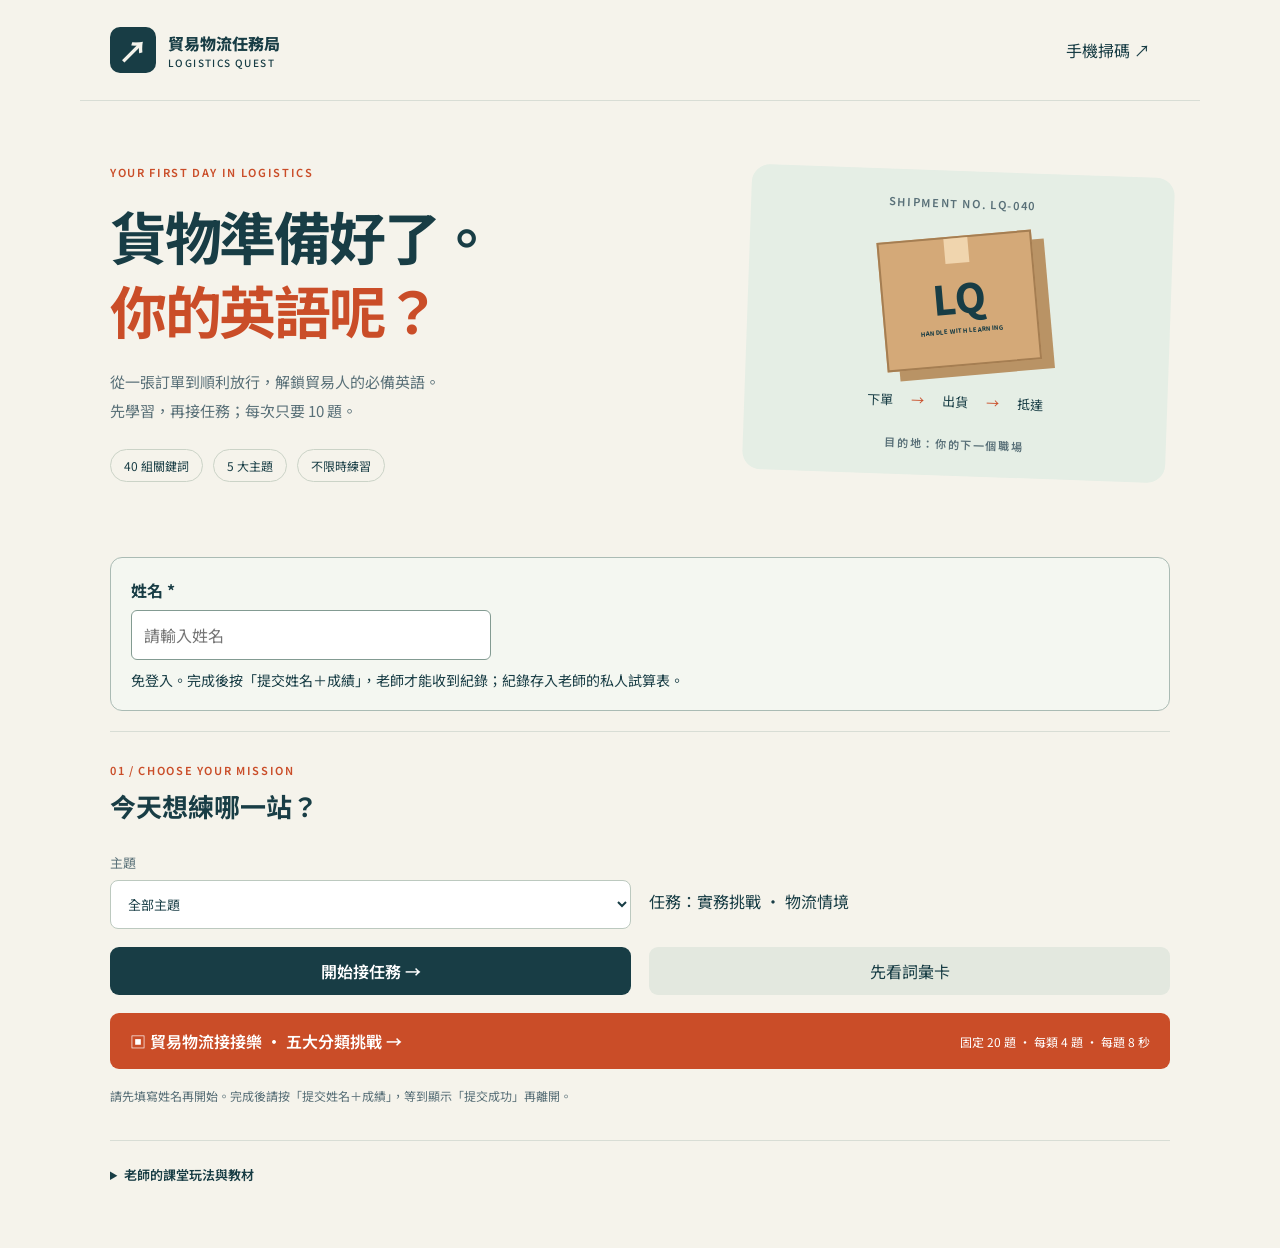
==== commit ef638f42: "Remove the live classroom game entry from the homepage" ====
--- a/index.html
+++ b/index.html
@@ -2,7 +2,7 @@
 <html lang="zh-Hant"><head><meta charset="utf-8"><meta name="viewport" content="width=device-width,initial-scale=1"><meta name="theme-color" content="#133b45"><meta name="description" content="透過物流情境挑戰與錯題複習，學習物流英語。"><title>貿易物流任務局｜Logistics Quest</title><link rel="stylesheet" href="style.css"></head>
 <body><header class="top"><a class="brand" href="./"><span class="brand-icon" aria-hidden="true">↗</span><span>貿易物流任務局<small>LOGISTICS QUEST</small></span></a><button id="qr-open" class="quiet">手機掃碼 ↗</button></header>
 <main><section id="home"><div class="hero"><div><p class="eyebrow">YOUR FIRST DAY IN LOGISTICS</p><h1>貨物準備好了。<br><em>你的英語呢？</em></h1><p class="intro">從一張訂單到順利放行，解鎖貿易人的必備英語。<br>先學習，再接任務；每次只要 10 題。</p><div class="tags"><span>40 組關鍵詞</span><span>5 大主題</span><span>不限時練習</span></div></div><div class="shipment" aria-label="物流學習路線"><span class="label">SHIPMENT NO. LQ-040</span><div class="parcel" aria-hidden="true">LQ<span>HANDLE WITH LEARNING</span></div><div class="route"><span>下單</span><b>→</b><span>出貨</span><b>→</b><span>抵達</span></div><span class="label">目的地：你的下一個職場</span></div></div>
-<div class="student-entry" style="margin:20px 0;padding:20px;border:1px solid #aabbb4;border-radius:12px;background:#f4f7f1"><label for="player-name" style="display:block;font-weight:700;margin-bottom:8px">姓名 <span aria-hidden="true">*</span></label><input id="player-name" name="student-name" type="text" required maxlength="60" autocomplete="name" placeholder="請輸入姓名" style="width:100%;max-width:360px;padding:12px;font:inherit;border:1px solid #839b92;border-radius:6px" aria-describedby="player-name-notice"><p id="player-name-notice" style="font-size:14px;margin:10px 0 0">免登入。完成後按「提交姓名＋成績」，老師才能收到紀錄；紀錄存入老師的私人試算表。</p></div><div class="setup"><div><p class="eyebrow">01 / CHOOSE YOUR MISSION</p><h2>今天想練哪一站？</h2></div><label>主題<select id="category"><option value="all">全部主題</option></select></label><p class="mission-label">任務：實務挑戰 · 物流情境</p><button id="start" class="primary">開始接任務 →</button><button id="learn" class="secondary">先看詞彙卡</button><a href="catch.html" class="catch-link"><span>▣ 貿易物流接接樂 · 五大分類挑戰 →</span><small>固定 20 題 · 每類 4 題 · 每題 8 秒</small></a><a href="live-game.html" class="catch-link"><span>▣ 全班同步遊戲 →</span><small>輸入遊戲代碼 · 答對越快得分越高</small></a></div><p class="privacy">請先填寫姓名再開始。完成後請按「提交姓名＋成績」，等到顯示「提交成功」再離開。</p>
+<div class="student-entry" style="margin:20px 0;padding:20px;border:1px solid #aabbb4;border-radius:12px;background:#f4f7f1"><label for="player-name" style="display:block;font-weight:700;margin-bottom:8px">姓名 <span aria-hidden="true">*</span></label><input id="player-name" name="student-name" type="text" required maxlength="60" autocomplete="name" placeholder="請輸入姓名" style="width:100%;max-width:360px;padding:12px;font:inherit;border:1px solid #839b92;border-radius:6px" aria-describedby="player-name-notice"><p id="player-name-notice" style="font-size:14px;margin:10px 0 0">免登入。完成後按「提交姓名＋成績」，老師才能收到紀錄；紀錄存入老師的私人試算表。</p></div><div class="setup"><div><p class="eyebrow">01 / CHOOSE YOUR MISSION</p><h2>今天想練哪一站？</h2></div><label>主題<select id="category"><option value="all">全部主題</option></select></label><p class="mission-label">任務：實務挑戰 · 物流情境</p><button id="start" class="primary">開始接任務 →</button><button id="learn" class="secondary">先看詞彙卡</button><a href="catch.html" class="catch-link"><span>▣ 貿易物流接接樂 · 五大分類挑戰 →</span><small>固定 20 題 · 每類 4 題 · 每題 8 秒</small></a></div><p class="privacy">請先填寫姓名再開始。完成後請按「提交姓名＋成績」，等到顯示「提交成功」再離開。</p>
 <details class="teacher"><summary>老師的課堂玩法與教材</summary><p>個人練習或兩人一組，每回合 10 題（題目不足時使用該主題全部題目）。第一次答對得 10 分；先討論再作答，答錯後閱讀解說。結束後用「錯題再挑戰」鞏固學習。建議 10–15 分鐘。</p><a href="resources/vocabulary.csv" download>下載中英詞彙表 CSV</a> · <a href="resources/teacher-guide.md">教師說明</a> · <a href="resources/sources.md">用語註解與參考來源</a> · <a href="https://github.com/ij-teacher/logistics-vocabulary-game" target="_blank" rel="noopener">GitHub 教材與原始碼 ↗</a></details></section>
 <section id="game" hidden><div class="section-head"><button class="quiet back">← 返回任務局</button><span id="score" class="score"></span></div><div class="progress-label"><span id="mission"></span><span id="count"></span></div><progress id="progress" max="10" value="0"></progress><article class="question-card"><p id="question-type" class="eyebrow"></p><h2 id="question"></h2><p id="hint" class="hint"></p><div id="answers" class="answers"></div><div id="feedback" class="feedback" aria-live="polite"></div><button id="next" class="primary" hidden>下一題 →</button></article></section>
 <section id="study" hidden><div class="section-head"><button class="quiet back">← 返回任務局</button><span id="study-count"></span></div><article class="question-card study-card"><p id="study-category" class="eyebrow"></p><h2 id="study-en"></h2><p id="study-abbr" class="abbr"></p><button id="reveal" class="secondary">翻卡 · 看意思</button><div id="study-meaning" hidden><h3 id="study-zh"></h3><p id="study-def"></p></div></article><div class="study-nav"><button id="prev-card" class="secondary">← 上一張</button><button id="next-card" class="primary">下一張 →</button></div></section>
